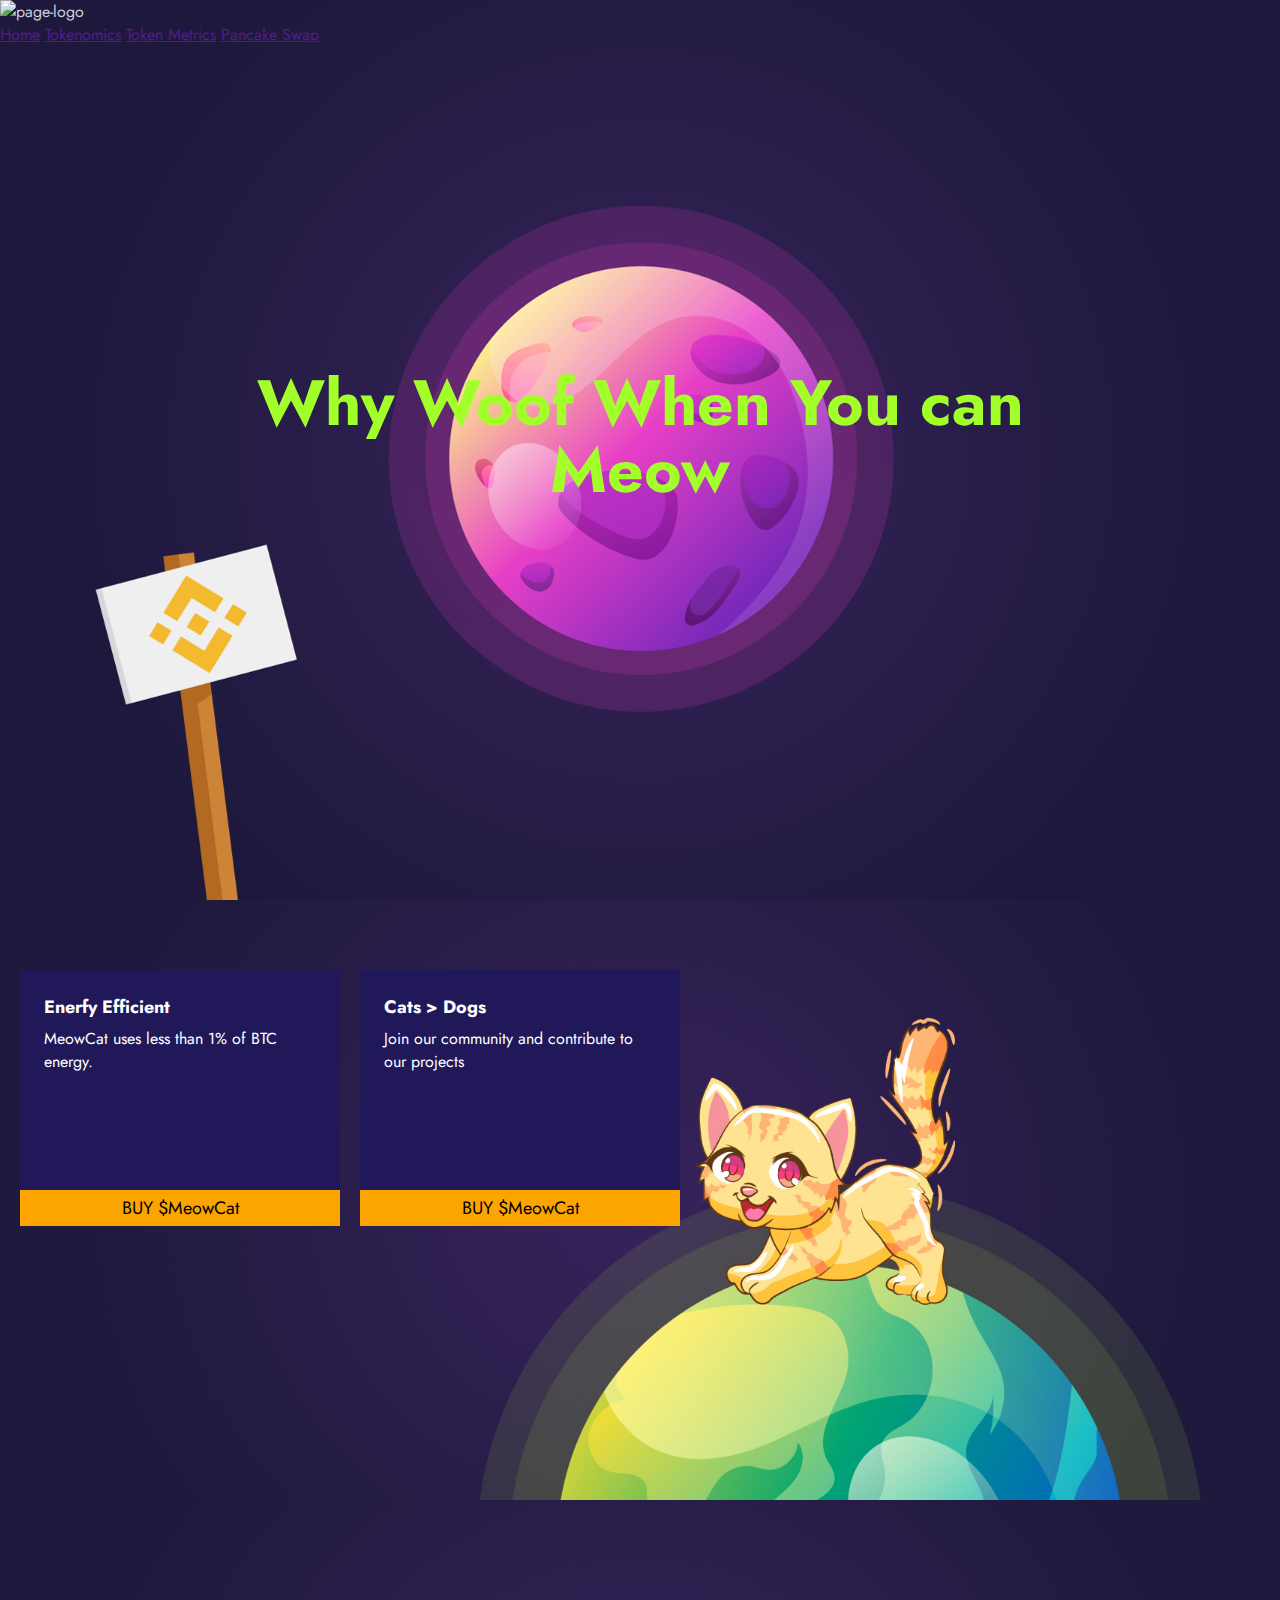
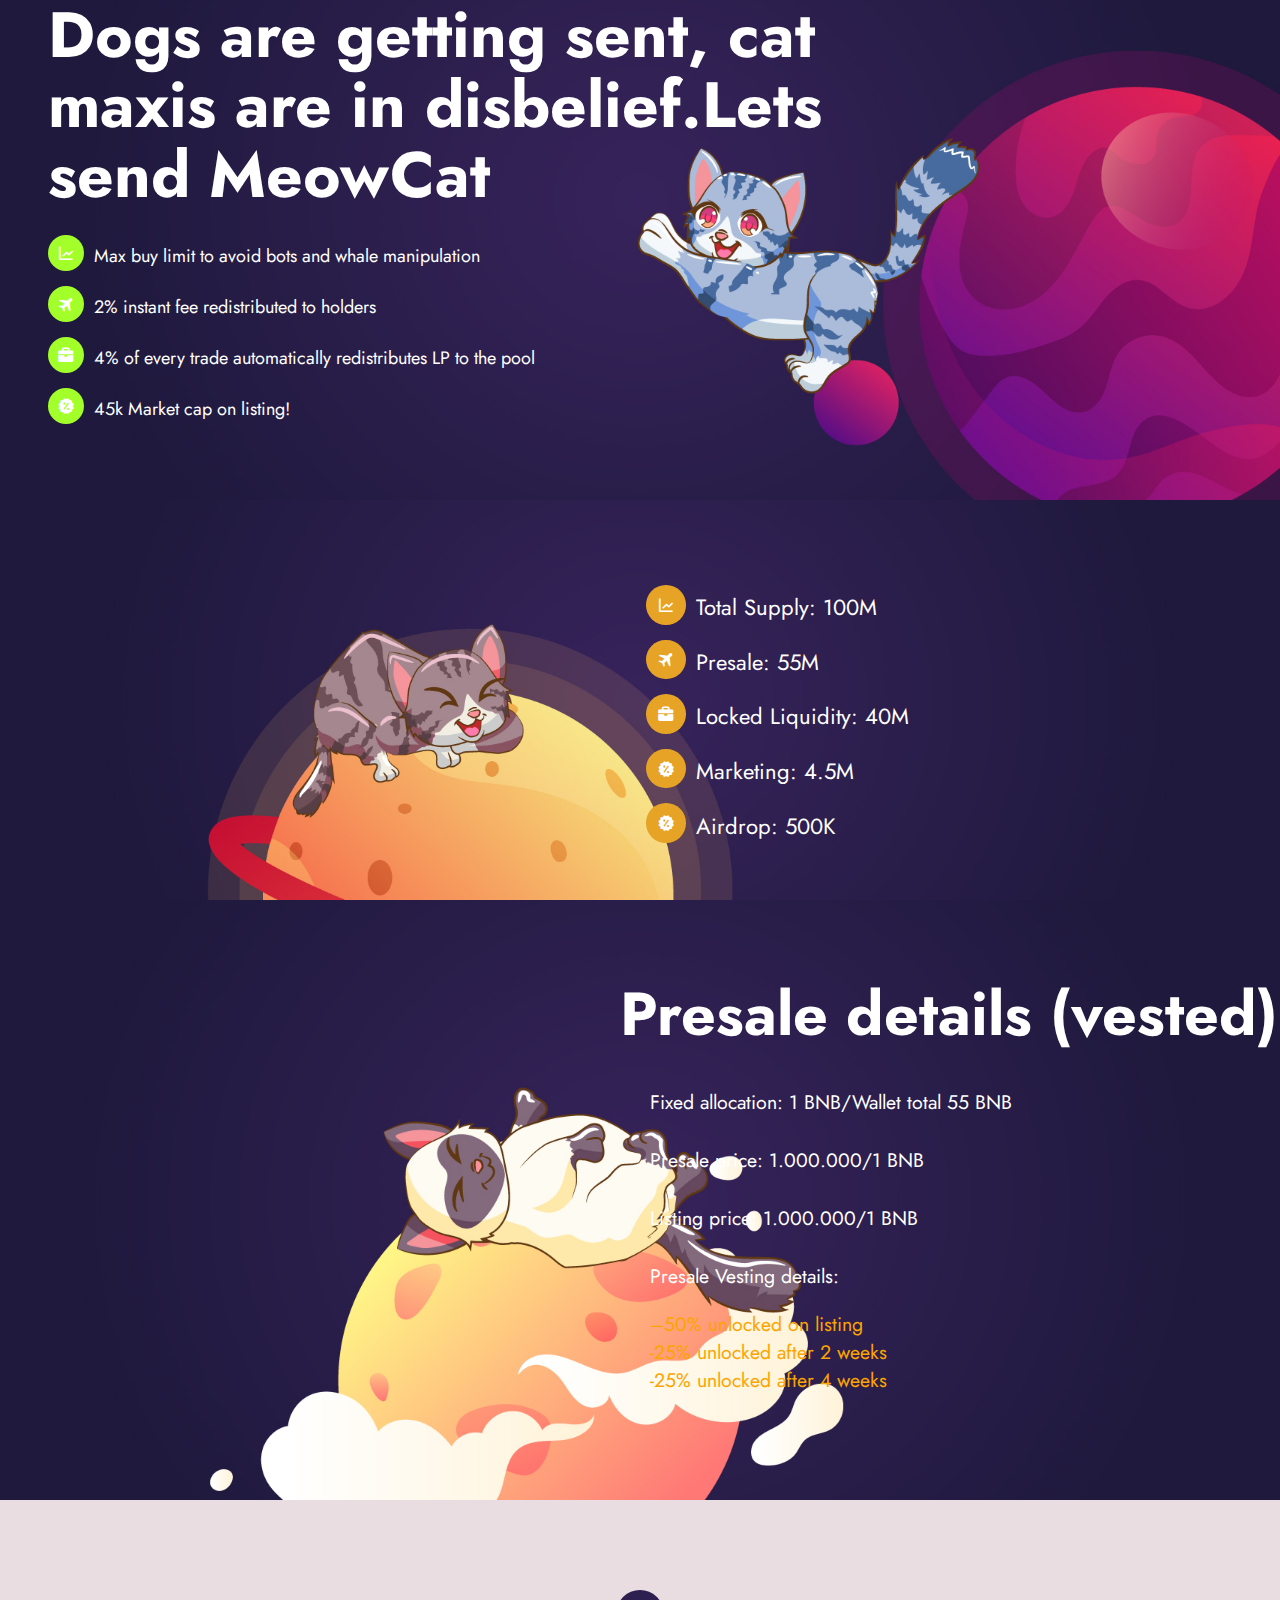
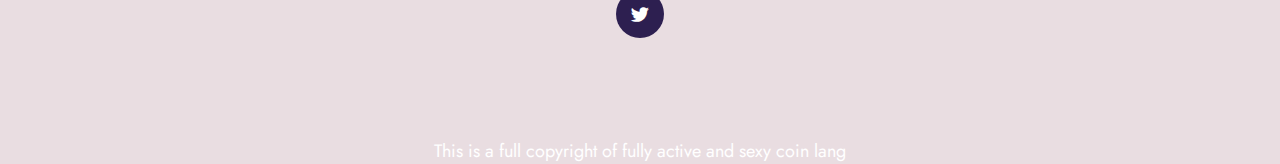
==== index.html @ eb6fcb76 "first push" ====
<!DOCTYPE html>
<html lang="en">
<head>
    <meta charset="UTF-8">
    <meta http-equiv="X-UA-Compatible" content="IE=edge">
    <meta name="viewport" content="width=device-width, initial-scale=1.0">
    <link href='https://unpkg.com/boxicons@2.0.9/css/boxicons.min.css' rel='stylesheet'>
    <link rel="stylesheet" href="css/index.css">
    <title>Document</title>
</head>
<body>
        <div class="banner">
            <nav class="container">
                <div class="logo">
                    <img src="" alt="page-logo">
                </div>

                <div>
                    <a href="">Home</a>
                    <a href="">Tokenomics</a>
                    <a href="">Token Metrics</a>
                    <a href="">Pancake Swap</a>
                </div>
            </nav>


            <div class="intro">
                <h1>Why Woof When You can Meow</h1>
            </div>
        </div>
    <div class="container">

        <!-- how we habdle your coins  -->
        <section class="efficient-usage">
            <div class="usage-container">
            <div class="card-container">
                <div class="card">
                    <h6>Enerfy Efficient</h6>
                    <p>MeowCat uses less than 1% of BTC energy.</p>
                    <div class="label">BUY $MeowCat</div>
                </div>

                <div class="card">
                    <h6>Cats > Dogs</h6>
                    <p>Join our community and contribute to our projects</p>
                    <div class="label">BUY $MeowCat</div>
                </div>
            </div>
            </div>
        </section>

        <!-- how you can buy -->
        <section class="sales">
        <div class="sales-container">
            <div class="sales-content">
                <h1>Dogs are getting sent, cat maxis are in disbelief.Lets send MeowCat</h1>

                <div class="sales-details">
                    <ul>
                        <li>
                            <div class="sale-icon"><i class='bx bx-line-chart'></i></div>
                            Max buy limit to avoid bots and whale manipulation</li>
                        <li>
                            <div class="sale-icon"><i class='bx bxs-plane-alt'></i></div>
                            2% instant fee redistributed to holders</li>
                        <li>
                            <div class="sale-icon"><i class='bx bxs-briefcase'></i></div>
                            4% of every trade automatically redistributes LP to the pool</li>
                        <li>
                            <div class="sale-icon"><i class='bx bxs-offer'></i></div>
                            45k Market cap on listing!</li>
                    </ul>
                </div>
            </div>
        </div>
        </section>

        <!-- acheivements over the years -->
        <section class="what-we-do">
            <div class="what-we-do-container">
                <ul class="activities-content">
                    <li>
                        <div class="action-icon"><i class='bx bx-line-chart'></i></div>
                        Total Supply: 100M</li>
                    <li>
                        <div class="action-icon"><i class='bx bxs-plane-alt'></i></div>
                        Presale: 55M</li>
                    <li>
                        <div class="action-icon"><i class='bx bxs-briefcase'></i></div>
                        Locked Liquidity: 40M</li>
                    <li>
                        <div class="action-icon"><i class='bx bxs-offer'></i></div>
                        Marketing: 4.5M</li>

                        <li>
                            <div class="action-icon"><i class='bx bxs-offer'></i></div>
                            Airdrop: 500K</li>
                </ul>
            </div>
        </section>

         <!-- presale details -->
        <section class="presale-details">
            <div class="presale-container">

                <ul class="presale-content">
                    <h1>Presale details (vested)</h1>
                    <li>Fixed allocation: 1 BNB/Wallet total 55 BNB</li>
                    <li>Presale price: 1.000.000/1 BNB</li>
                    <li>Listing price: 1.000.000/1 BNB</li>
                    <li>Presale Vesting details:</li>
                    <div class="new-list">
                        <li>–50% unlocked on listing</li>
                        <li>-25% unlocked after 2 weeks</li>
                        <li>-25% unlocked after 4 weeks</li>
                    </div>
                </ul>

            </div>
        </section>

        <footer>
            <div class="footer-icon">
                <i class='bx bxl-twitter'></i>
            </div>

            <p>This is a full copyright of fully active and sexy coin lang</p>

            <div class="footer-overlay"></div>
        </footer>
    </div>

</body>
</html>
---- css/index.css ----
@import url('https://fonts.googleapis.com/css2?family=Jost&display=swap');

*{
    margin: 0;
    padding: 0;
    box-sizing: border-box;
}
body{
    background: #E9DDE1;   
    font-family: 'Jost', sans-serif;
    color: #C8CCDB;
    overflow-x: hidden;
}
html{
    scroll-behavior: smooth;
}

/* helpful tools framework */
@media (min-width: 1400px) {
    .container {
        width: 1350px;
        margin-right: auto;
        margin-left: auto;
    }
}
button{
    background: #A3FF2A;   
    border: none;
    padding: 1em 2em;
    outline: none;

}
ul>li{
    list-style-type: none;
}


.banner{
    background-image: url(../img/planet-backgroundnew.png);
    width: 100%;
    height: 100vh;
    background-size: cover;
    background-position: center;
}
nav{
    width: 90%;
}
.intro{
    position: absolute;
    z-index: 1;
    color: #A3FF2A;
    top: 50%;
    height: 50rem;
    left: 50%;
    margin-top: -5em;
    margin-left: -25rem;
    display: block;
    width: 50rem;
    text-align: center;
}
.intro h1{
    font-size: 4rem;
    font-style: normal;
    margin-bottom: 20px;
    font-weight: bold;
    text-align: center;
    line-height: 1.05em;
}


.efficient-usage{
    background: #2D1F50;
}
.usage-container{
    background-image: url(../img//slidenewtoday.jpg);
    height: 600px;
    width: 100%;
    background-position: center;
    background-size: cover;
}
.card-container{
    display: flex;
}
.card{
    padding: 1.5em;
    background: #201859;
    width: fit-content;
    height: 16em;
    color: #fff; 
    width:20em;   
    margin-left: 20px;
    position: relative;
    overflow: hidden;
    margin-top: 70px;
}
.card p{
    margin-bottom: 20px;
}
.card h6{
    margin-bottom: 7px;
    font-size: 18px;
}
.card .label{
    width: 100%;
    position: absolute;
    background-color: #FCA400;
    bottom: 0;
    left: 0;
    font-size: 18px;
    text-align: center;
    color: #000;
    padding: 5px;
}


.what-we-do-container{
    background-image: url(../img/finalcatback.jpg);
    height: 400px;
    width: 100%;
    color: #fff;
    background-position: center;
    background-size: cover;
}
.activities-content{
    display: grid;
    justify-content: flex-end;
    flex-direction: column;
    align-items: center;
    padding-top: 70px;
    width: 71%;
}
.activities-content li{
    font-size: 22px;
    margin-top: 20px;
    display: flex;
    align-items: center;
}
.action-icon{
    padding: .9em;
    width: 4px;
    height: 4px;
    display: flex;
    justify-content: center;
    align-items: center;
    margin-top: -5px;
    margin-right: 10px;
    border-radius: 50%;
    background: rgb(230, 163, 38);
}
.action-icon i{
    font-size: 18px;
}


.sales-container{
    background-image: url(../img/marscat.jpg);
    height: 600px;
    width: 100%;
    color: #fff;
    background-position: center;
    background-size: cover;
    position: relative;
}
.sales-content{
    padding: 3em;
    display: block;
    padding-top: 100px;
    height: 100%;
    width: 70%;
}
.sales-content h1{
    font-size: 4em;
    line-height: 70px;
}
.sales-details{
    margin-top: 30px;
}
.sales-details ul li{
    font-size: 18px;
    margin-top: 20px;
    display: flex;
    /* justify-content: center; */
    align-items: center;
}
.sale-icon{
    padding: 1em;
    width: 4px;
    height: 4px;
    display: flex;
    justify-content: center;
    align-items: center;
    margin-top: -5px;
    margin-right: 10px;
    border-radius: 50%;
    background: #A3FF2A;
}



/* pre sales styling goes here  */
.presale-container{
    background-image: url(../img/Untitled-1cat.jpg);
    height: 600px;
    width: 100%;
    color: #fff;
    background-position: center;
    background-size: cover;
    position: relative;
}
.presale-content{
    display: grid;
    justify-content: flex-end;
    flex-direction: column;
    align-items: center;
    padding-top: 70px;
    width: 92%;
    overflow: hidden;
    margin-left: 100px;
}
.presale-content h1{
    font-size: 3.8em;
}
.presale-content li{
    margin-top: 30px;
    margin-left: 30px;
    font-size: 19.5px;
}
.new-list{
    margin-top: 20px;
}
.new-list li{
    color: #FCA400;
    list-style-type: none;
    margin-top: 0;
}
/* footer styles foes here  */
footer{
    width: 100%;
    display: flex;
    justify-content: center;
    align-items: center;
    flex-direction: column;
    /* margin-top: 60px; */
    background-image: url(../img/610d9fe9e53d9937db3d1339_Main_Page_Ill.png);
    position: absolute;
    min-height: 200px; 
    background-attachment: fixed;
    background-position: center;
    background-repeat: no-repeat;
    background-size: cover;
}
.footer-icon{
    margin-top: 90px;
    display: flex;
    justify-content: center;
    align-items: center;
    background: #2D1F50;
    padding: 1.5em;
    width: 4px;
    border-radius: 50%;
    height: 4px;
}
.footer-icon i{
    font-size: 22px !important;
    color: #fff !important;
}

footer p{
    color: #fff;
    margin-top: 100px;
    font-size: 18px;
}



/* media queries  */
@media screen and (max-width: 600px){
    .intro h1{
        font-size: 2rem;
        margin-bottom: 20px;
        font-weight: bold;
        text-align: center;
        line-break: strict;
        line-height: 1.05em;
    }
    .usage-container{
        height: 700px;
        width: 100%;
    }
    .efficient-usage{
        background: #2D1F50;
    }
    .card-container{
        display: grid;
        width: 100%;
        place-items: center !important;
    }
    .card{
        padding: 1.5em;
        width: 90% !important;
        height: 16em;
        color: #fff;
        position: relative;
        overflow: hidden;
    }
    .card .label{
        width: 100%;
        position: absolute;
        background-color: #FCA400;
        bottom: 0;
        left: 0;
        font-size: 18px;
        text-align: center;
        color: #000;
        padding: 5px;
    }
    .what-we-do-container{
        height: 550px;
    }
    .activities-content{
        display: grid;
        justify-content: flex-end;
        flex-direction: column;
        align-items: center;
        padding-top: 70px;
        width: 85%;
    }
    .activities-content li{
        font-size: 22px;
        margin-top: 20px;
        display: flex;
        align-items: center;
    }
    .action-icon{
        padding: .9em;
        width: 4px;
        height: 4px;
        display: flex;
        justify-content: center;
        align-items: center;
        margin-top: -5px;
        margin-right: 10px;
        border-radius: 50%;
        background: rgb(230, 163, 38);
    }
    .action-icon i{
        font-size: 18px;
    }.sales-container{
        background-image: url(../img/marscat.jpg);
        height: 600px;
        width: 100%;
        color: #fff;
        background-position: center;
        background-size: cover;
        position: relative;
    }
    .sales-content{
        padding: 3em;
        display: block;
        padding-top: 100px;
        height: 100%;
        width: 70%;
    }
    .sales-content h1{
        font-size: 2em;
        line-height: 40px;
    }
    .sales-details{
        margin-top: 50px;
    }
    /* pre sales styling goes here  */
    .presale-container{
        height: 600px;
    }
    .presale-content{
        display: grid;
        justify-content: flex-end;
        flex-direction: column;
        align-items: center;
        padding-top: 70px;
        width: 80%;
        overflow: hidden;
        margin-left: 100px;
    }
    .presale-content h1{
        font-size: 2em;
        margin-left: 30px;
    }
    .presale-content li{
        margin-top: 30px;
        margin-left: 30px;
        font-size: 19.5px;
    }
}
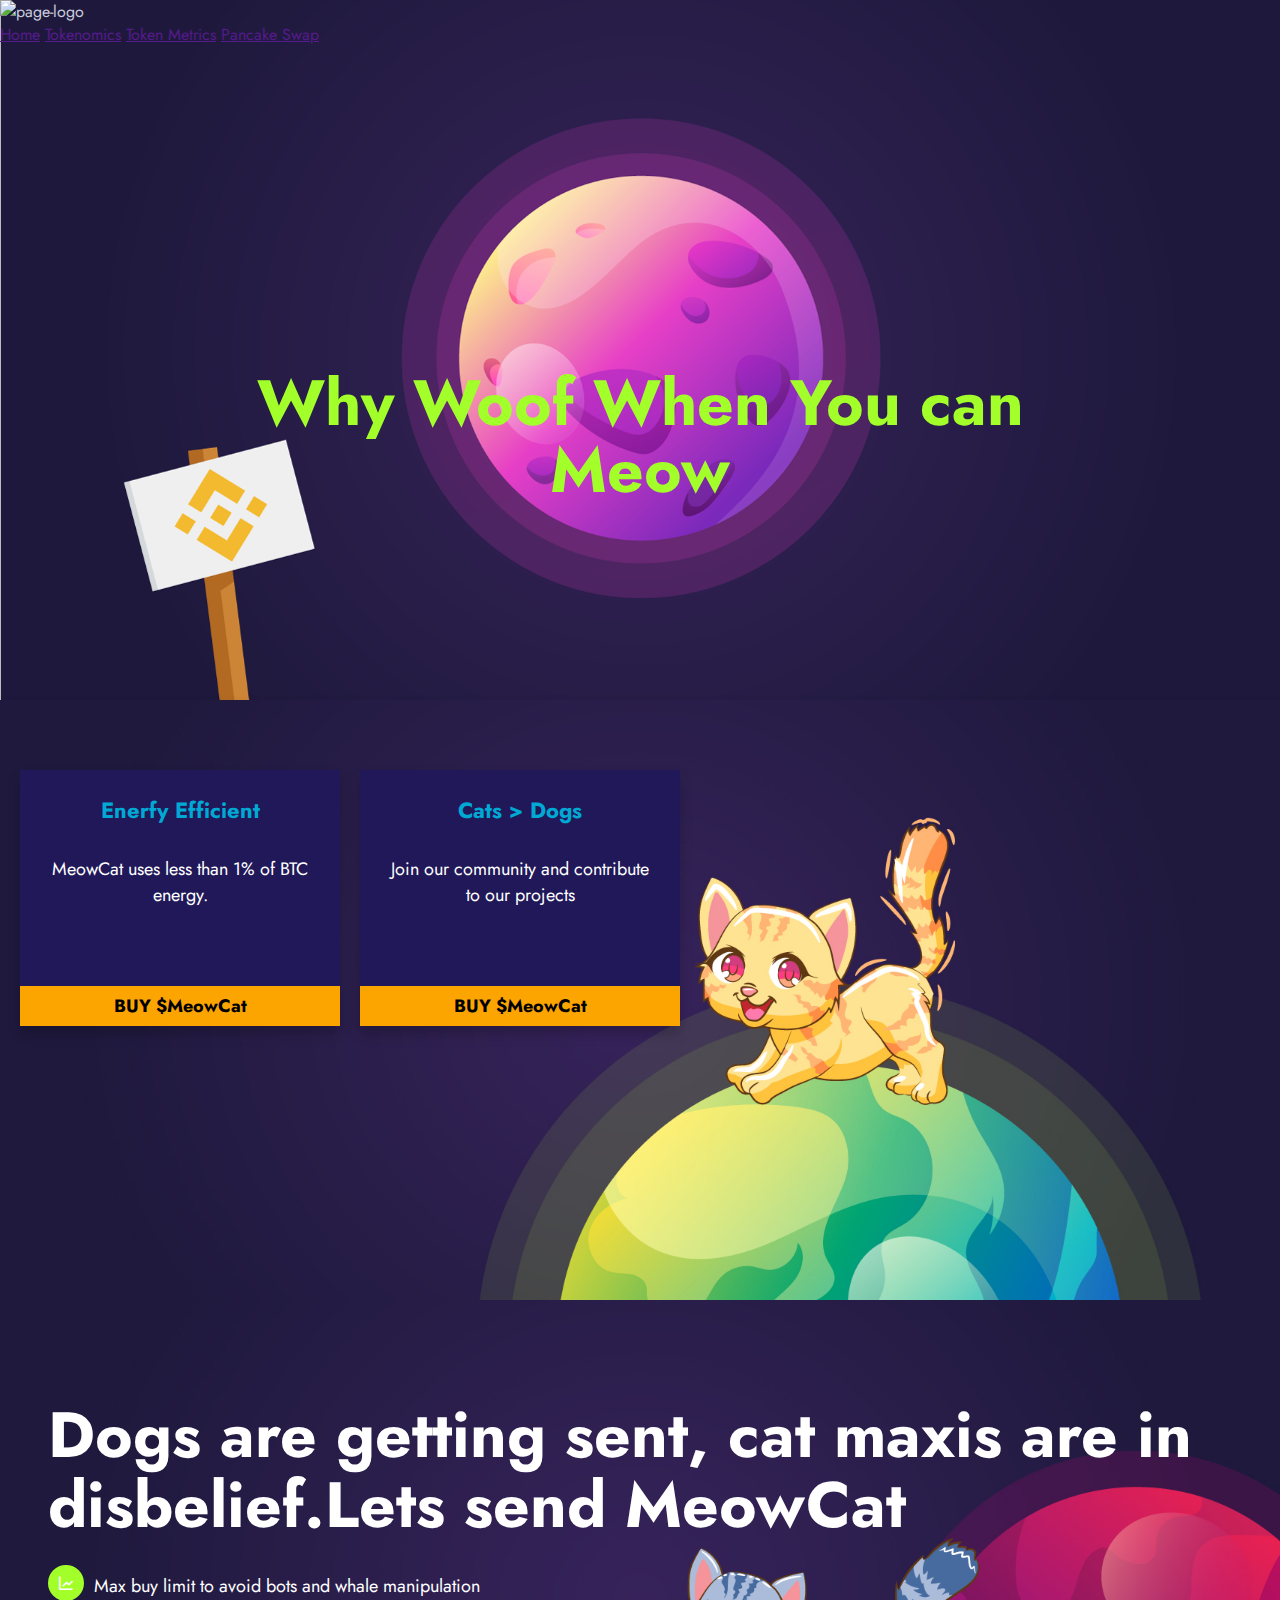
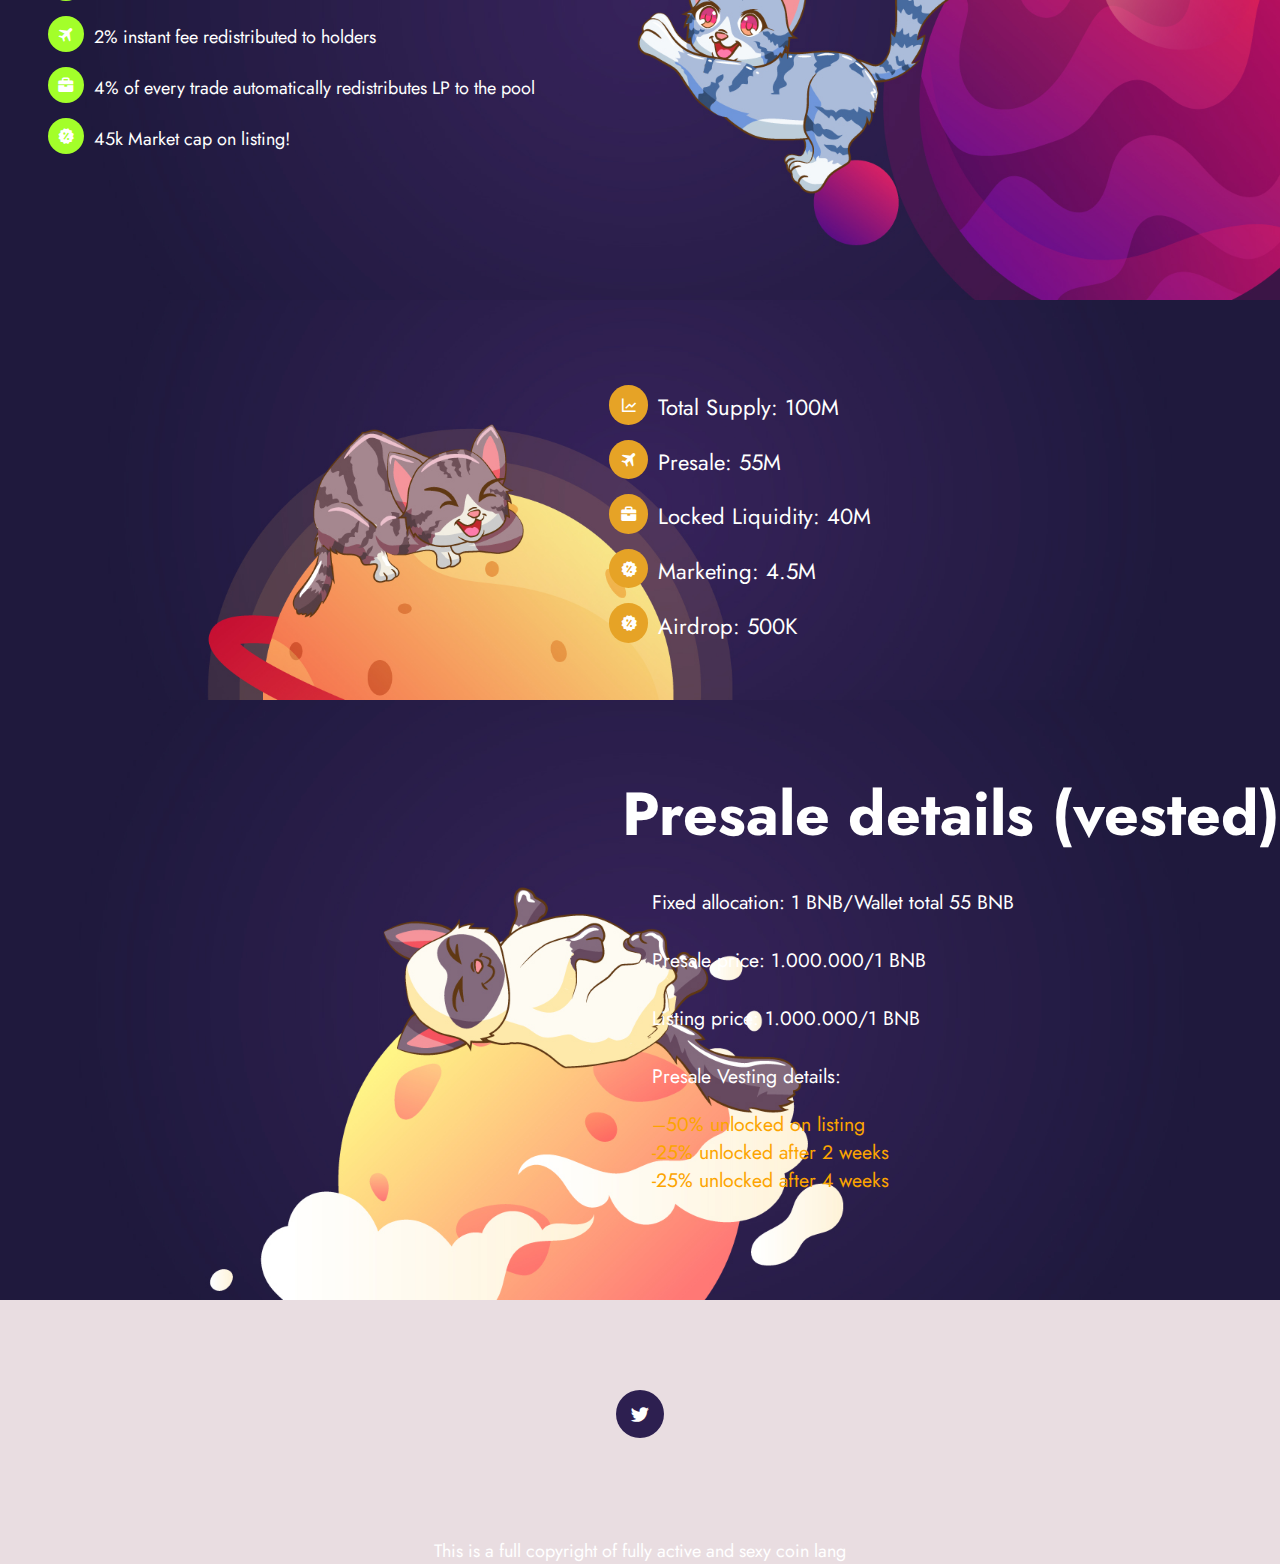
==== commit d9d28e05: "responsive" ====
--- a/index.html
+++ b/index.html
@@ -40,7 +40,7 @@
                     <div class="label">BUY $MeowCat</div>
                 </div>
 
-                <div class="card">
+                <div class="card two">
                     <h6>Cats > Dogs</h6>
                     <p>Join our community and contribute to our projects</p>
                     <div class="label">BUY $MeowCat</div>
@@ -125,9 +125,8 @@
             </div>
 
             <p>This is a full copyright of fully active and sexy coin lang</p>
+        </footer>
 
-            <div class="footer-overlay"></div>
-        </footer>
     </div>
 
 </body>
--- a/css/index.css
+++ b/css/index.css
@@ -38,7 +38,7 @@
 .banner{
     background-image: url(../img/planet-backgroundnew.png);
     width: 100%;
-    height: 100vh;
+    height: 700px;
     background-size: cover;
     background-position: center;
 }
@@ -51,10 +51,10 @@
     color: #A3FF2A;
     top: 50%;
     height: 50rem;
-    left: 50%;
     margin-top: -5em;
     margin-left: -25rem;
     display: block;
+    left: 50%;
     width: 50rem;
     text-align: center;
 }
@@ -63,13 +63,14 @@
     font-style: normal;
     margin-bottom: 20px;
     font-weight: bold;
-    text-align: center;
+    text-align: center !important;
     line-height: 1.05em;
 }
 
 
 .efficient-usage{
     background: #2D1F50;
+    box-shadow: 0 8px 12px 0 rgba(0,0,0,0.2);
 }
 .usage-container{
     background-image: url(../img//slidenewtoday.jpg);
@@ -92,13 +93,19 @@
     position: relative;
     overflow: hidden;
     margin-top: 70px;
+    box-shadow: 0 8px 12px 0 rgba(0,0,0,0.2);
 }
 .card p{
     margin-bottom: 20px;
+    margin-top: 30px;
+    text-align: center;
+    font-size: 18px;
 }
 .card h6{
     margin-bottom: 7px;
-    font-size: 18px;
+    font-size: 22px;
+    text-align: center;
+    color: rgb(0, 169, 211);
 }
 .card .label{
     width: 100%;
@@ -109,7 +116,8 @@
     font-size: 18px;
     text-align: center;
     color: #000;
-    padding: 5px;
+    padding: 7px 5px;
+    font-weight: bold;
 }
 
 
@@ -123,11 +131,11 @@
 }
 .activities-content{
     display: grid;
-    justify-content: flex-end;
+    justify-content:  center;
+    margin-left:200px;
     flex-direction: column;
     align-items: center;
     padding-top: 70px;
-    width: 71%;
 }
 .activities-content li{
     font-size: 22px;
@@ -166,7 +174,6 @@
     display: block;
     padding-top: 100px;
     height: 100%;
-    width: 70%;
 }
 .sales-content h1{
     font-size: 4em;
@@ -213,8 +220,6 @@
     flex-direction: column;
     align-items: center;
     padding-top: 70px;
-    width: 92%;
-    overflow: hidden;
     margin-left: 100px;
 }
 .presale-content h1{
@@ -240,7 +245,7 @@
     justify-content: center;
     align-items: center;
     flex-direction: column;
-    /* margin-top: 60px; */
+    /* visibility: hidden; */
     background-image: url(../img/610d9fe9e53d9937db3d1339_Main_Page_Ill.png);
     position: absolute;
     min-height: 200px; 
@@ -274,7 +279,20 @@
 
 
 /* media queries  */
-@media screen and (max-width: 600px){
+@media screen and (max-width: 700px){
+    .intro{
+        position: absolute;
+        z-index: 1;
+        color: #A3FF2A;
+        top: 50%;
+        left: 0px;
+        height: 0rem;
+        margin-top: -5em;
+        margin-left: 0rem;
+        display: block;
+        width: 25rem;
+        text-align: center;
+    }
     .intro h1{
         font-size: 2rem;
         margin-bottom: 20px;
@@ -283,16 +301,15 @@
         line-break: strict;
         line-height: 1.05em;
     }
-    .usage-container{
-        height: 700px;
-        width: 100%;
-    }
     .efficient-usage{
         background: #2D1F50;
     }
+    .usage-container{
+        height: fit-content;
+        padding-bottom: 4em;
+    }
     .card-container{
         display: grid;
-        width: 100%;
         place-items: center !important;
     }
     .card{
@@ -302,6 +319,9 @@
         color: #fff;
         position: relative;
         overflow: hidden;
+    }
+    .two{
+        margin-top: 40px;
     }
     .card .label{
         width: 100%;
@@ -314,16 +334,13 @@
         color: #000;
         padding: 5px;
     }
-    .what-we-do-container{
-        height: 550px;
-    }
     .activities-content{
         display: grid;
-        justify-content: flex-end;
+        justify-content: center;
         flex-direction: column;
         align-items: center;
         padding-top: 70px;
-        width: 85%;
+        margin-left: 10px;
     }
     .activities-content li{
         font-size: 22px;
@@ -331,27 +348,14 @@
         display: flex;
         align-items: center;
     }
-    .action-icon{
-        padding: .9em;
-        width: 4px;
-        height: 4px;
-        display: flex;
-        justify-content: center;
-        align-items: center;
-        margin-top: -5px;
-        margin-right: 10px;
-        border-radius: 50%;
-        background: rgb(230, 163, 38);
-    }
     .action-icon i{
         font-size: 18px;
-    }.sales-container{
+    }
+    .sales-container{
         background-image: url(../img/marscat.jpg);
-        height: 600px;
+        height: fit-content;
         width: 100%;
         color: #fff;
-        background-position: center;
-        background-size: cover;
         position: relative;
     }
     .sales-content{
@@ -378,9 +382,8 @@
         flex-direction: column;
         align-items: center;
         padding-top: 70px;
-        width: 80%;
         overflow: hidden;
-        margin-left: 100px;
+        /* margin-left: 100px; */
     }
     .presale-content h1{
         font-size: 2em;
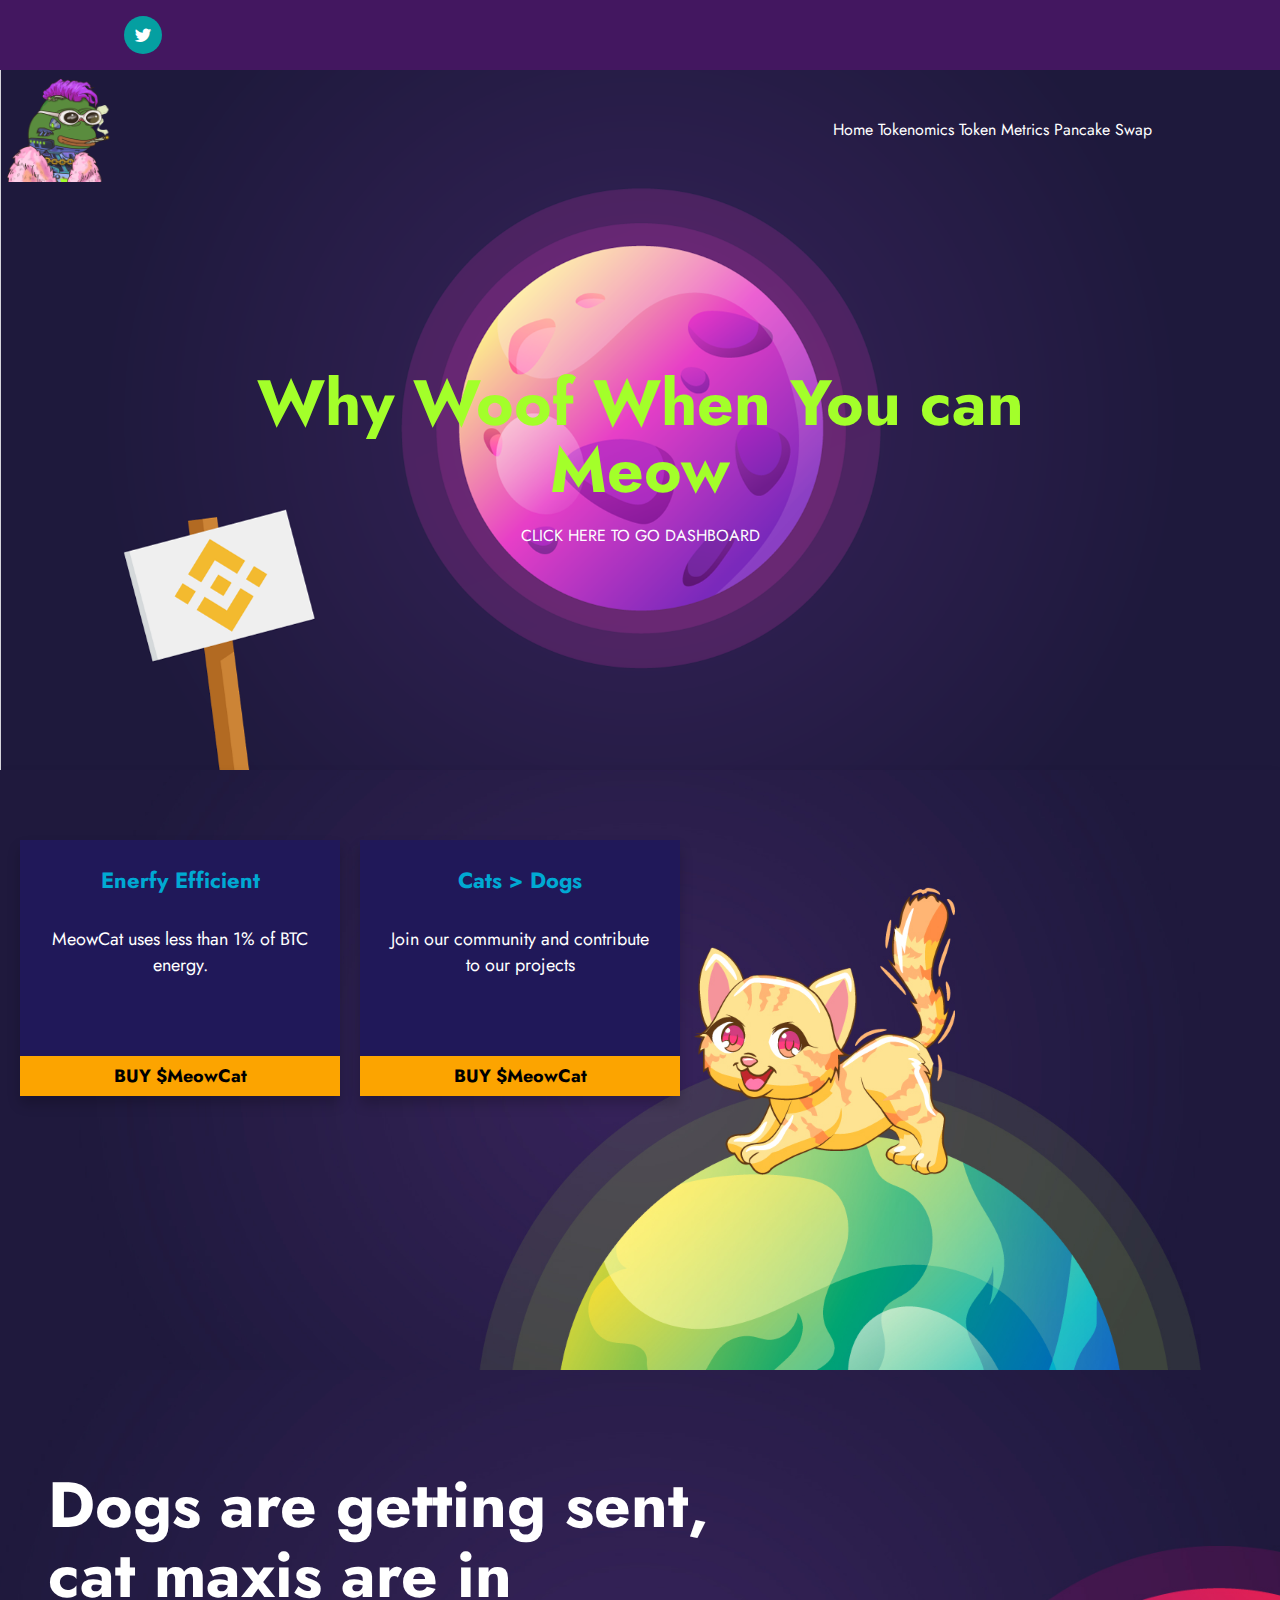
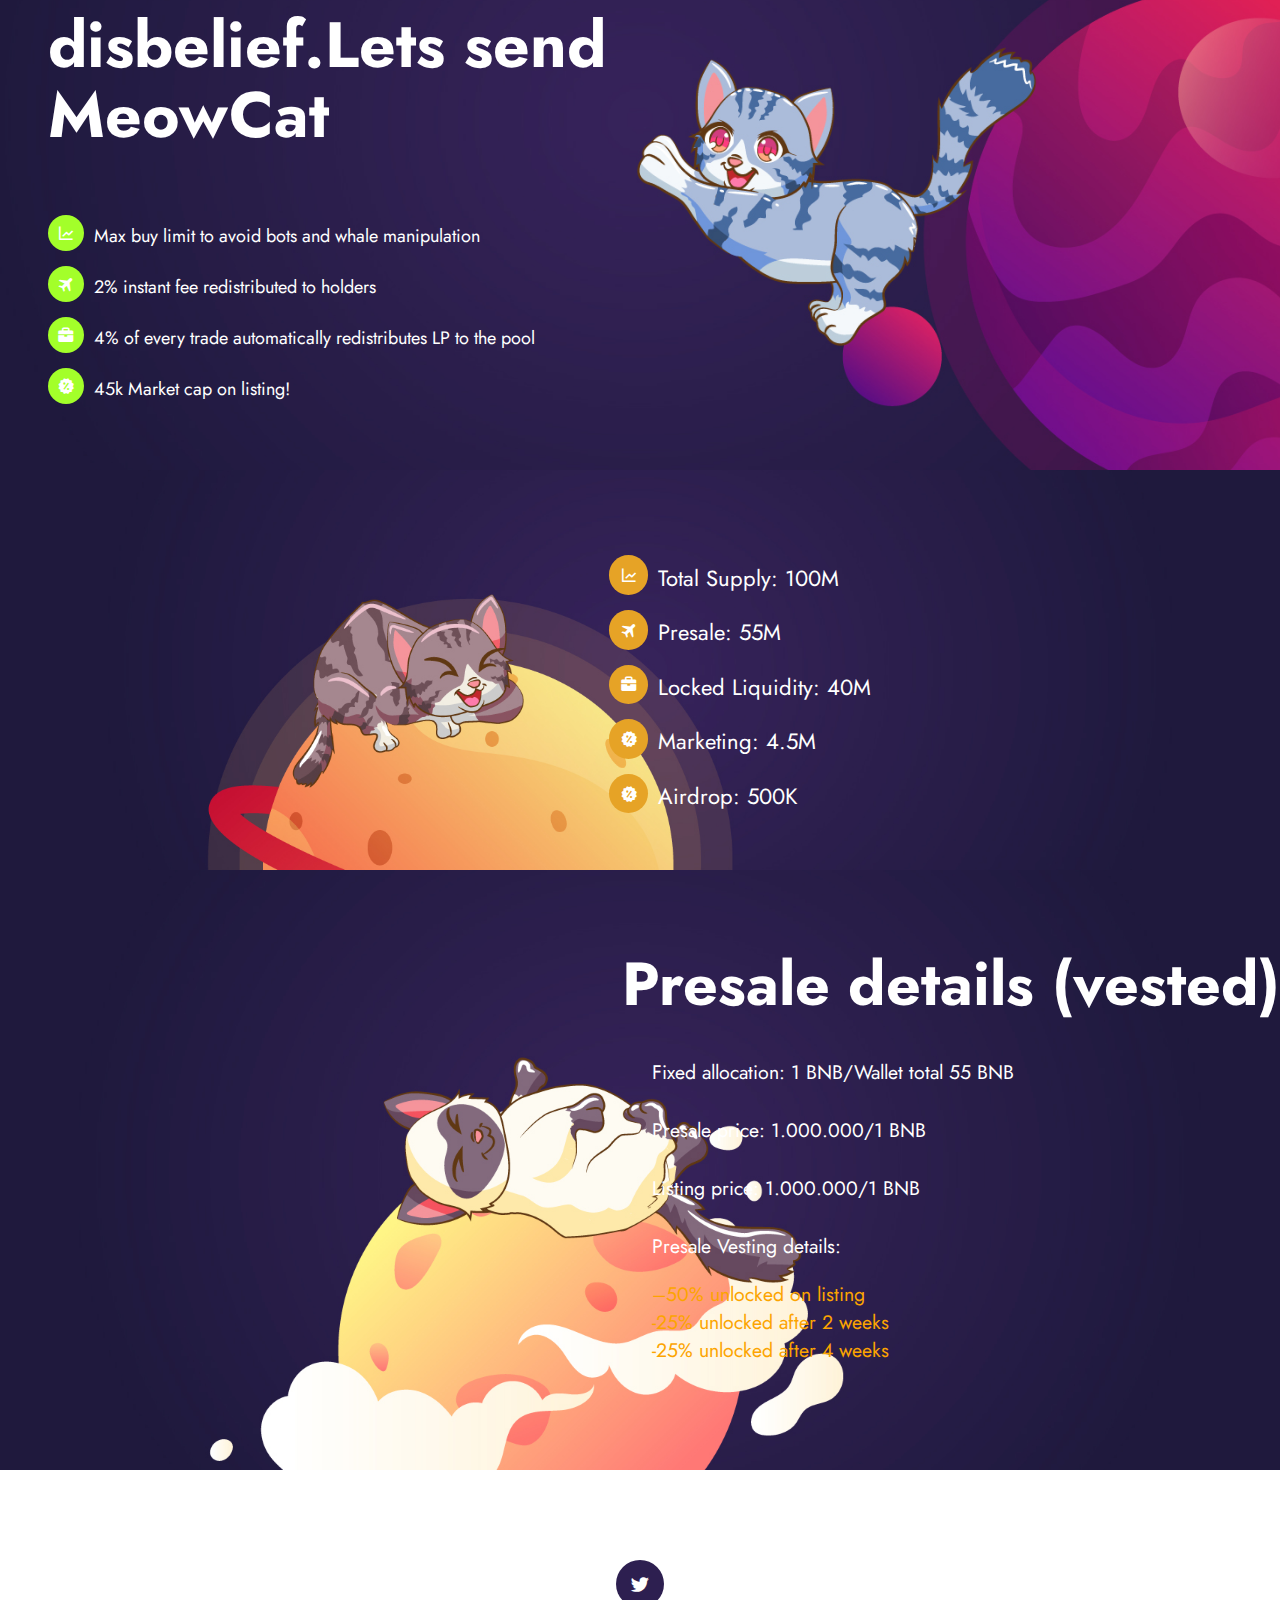
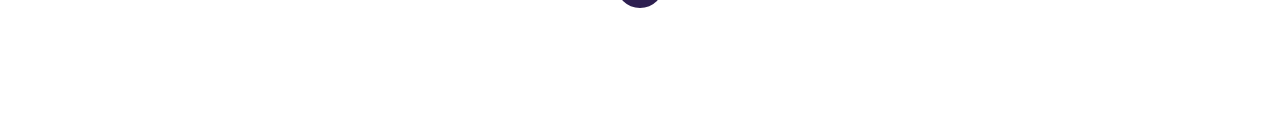
==== commit 9e4056e8: "new styles" ====
--- a/index.html
+++ b/index.html
@@ -9,23 +9,32 @@
     <title>Document</title>
 </head>
 <body>
+    <!-- twitter nav bar  -->
+    <div class="twitter-link">
+        <div class="nav-icon">
+            <i class='bx bxl-twitter'></i>
+        </div>
+    </div>
+
+    <!-- banner  -->
         <div class="banner">
             <nav class="container">
                 <div class="logo">
-                    <img src="" alt="page-logo">
+                    <img class="" src="img/ava2-know-us.png" alt="page-logo">
                 </div>
 
                 <div>
                     <a href="">Home</a>
                     <a href="">Tokenomics</a>
                     <a href="">Token Metrics</a>
-                    <a href="">Pancake Swap</a>
+                    <a href="dashboard.html">Pancake Swap</a>
                 </div>
             </nav>
 
 
             <div class="intro">
                 <h1>Why Woof When You can Meow</h1>
+                <a href="dashboard.html">CLICK HERE TO GO DASHBOARD</a>
             </div>
         </div>
     <div class="container">
--- a/css/index.css
+++ b/css/index.css
@@ -6,7 +6,6 @@
     box-sizing: border-box;
 }
 body{
-    background: #E9DDE1;   
     font-family: 'Jost', sans-serif;
     color: #C8CCDB;
     overflow-x: hidden;
@@ -14,6 +13,12 @@
 html{
     scroll-behavior: smooth;
 }
+a{
+    text-decoration: none;
+    color: #fff;
+}
+
+
 
 /* helpful tools framework */
 @media (min-width: 1400px) {
@@ -35,6 +40,30 @@
 }
 
 
+
+.twitter-link{
+    background: #431760;
+    padding: 1em 1.5em;
+    margin: 0;
+    display: flex;
+    justify-content: flex-start;
+}
+.nav-icon{
+    background: rgb(5, 159, 161);
+    padding: 1.2em;
+    border-radius: 50%;
+    display: flex;
+    justify-content: center;
+    margin-left: 100px;
+    align-items: center;
+    width: 10px;
+    height: 10px;
+}
+.nav-icon i{
+    font-size: 20px;
+    color: #fff;
+}
+
 .banner{
     background-image: url(../img/planet-backgroundnew.png);
     width: 100%;
@@ -44,6 +73,9 @@
 }
 nav{
     width: 90%;
+    display: flex;
+    justify-content: space-between;
+    align-items: center !important;
 }
 .intro{
     position: absolute;
@@ -66,7 +98,10 @@
     text-align: center !important;
     line-height: 1.05em;
 }
-
+.logo img{
+    width: 7em;
+    height: 7em;
+}
 
 .efficient-usage{
     background: #2D1F50;
@@ -162,7 +197,7 @@
 
 .sales-container{
     background-image: url(../img/marscat.jpg);
-    height: 600px;
+    height: 700px;
     width: 100%;
     color: #fff;
     background-position: center;
@@ -173,6 +208,8 @@
     padding: 3em;
     display: block;
     padding-top: 100px;
+    padding-bottom: 50px;
+    width: 62%;
     height: 100%;
 }
 .sales-content h1{
@@ -180,13 +217,12 @@
     line-height: 70px;
 }
 .sales-details{
-    margin-top: 30px;
+    margin-top: 70px;
 }
 .sales-details ul li{
     font-size: 18px;
     margin-top: 20px;
     display: flex;
-    /* justify-content: center; */
     align-items: center;
 }
 .sale-icon{
@@ -238,6 +274,8 @@
     list-style-type: none;
     margin-top: 0;
 }
+
+
 /* footer styles foes here  */
 footer{
     width: 100%;
@@ -269,40 +307,72 @@
     font-size: 22px !important;
     color: #fff !important;
 }
-
 footer p{
     color: #fff;
     margin-top: 100px;
     font-size: 18px;
 }
 
-
+                /* dashboard styles goes here */
+header{
+    display: block;
+    margin-top: 50px;
+    margin-left: 50px;
+    margin-bottom: 50px;
+    color: #000;
+}
+
+/* dashboard cards styles goes here  */
+.dashboard-container{
+    width: 100%;
+    display: grid;
+    place-items: center;
+    grid-template-columns: repeat(2, auto );
+    row-gap: 60px;
+    column-gap: -20em;
+    margin-bottom: 100px;
+}
+.dashboard-card{
+    width: 35em;
+    background: darkred;
+    height: 20em;
+    border-top-left-radius: 100px !important;
+    border-radius: .3em;
+    margin-bottom: 40px;
+    position: relative;
+    padding: 2em;
+}
+.dashboard-content{
+    position: absolute;
+}
+.dashboard-image img{
+    width: 10em !important;
+    height: 10em;
+    border-radius: 50%;
+    position: absolute;
+    bottom: -50px;
+    right: 0;
+}
 
 /* media queries  */
 @media screen and (max-width: 700px){
+    .twitter-link{
+        justify-content: center;
+    }
     .intro{
-        position: absolute;
-        z-index: 1;
-        color: #A3FF2A;
         top: 50%;
         left: 0px;
-        height: 0rem;
-        margin-top: -5em;
-        margin-left: 0rem;
         display: block;
-        width: 25rem;
+        margin: 0 auto;
+        width: 90%;
         text-align: center;
     }
     .intro h1{
-        font-size: 2rem;
-        margin-bottom: 20px;
+        font-size: 4rem;
+        margin-left: 50px;
         font-weight: bold;
         text-align: center;
-        line-break: strict;
         line-height: 1.05em;
-    }
-    .efficient-usage{
-        background: #2D1F50;
     }
     .usage-container{
         height: fit-content;
@@ -313,38 +383,22 @@
         place-items: center !important;
     }
     .card{
-        padding: 1.5em;
         width: 90% !important;
         height: 16em;
-        color: #fff;
-        position: relative;
-        overflow: hidden;
     }
     .two{
         margin-top: 40px;
     }
     .card .label{
-        width: 100%;
-        position: absolute;
-        background-color: #FCA400;
-        bottom: 0;
-        left: 0;
-        font-size: 18px;
-        text-align: center;
-        color: #000;
         padding: 5px;
     }
     .activities-content{
-        display: grid;
-        justify-content: center;
-        flex-direction: column;
-        align-items: center;
-        padding-top: 70px;
         margin-left: 10px;
     }
     .activities-content li{
         font-size: 22px;
         margin-top: 20px;
+        width: 90%;
         display: flex;
         align-items: center;
     }
@@ -359,39 +413,52 @@
         position: relative;
     }
     .sales-content{
-        padding: 3em;
+        padding-left: 1em;
         display: block;
+        margin: 0 auto;
+        align-items: center;
         padding-top: 100px;
-        height: 100%;
-        width: 70%;
+        padding-bottom: 100px;
+        width: 90%;
     }
     .sales-content h1{
-        font-size: 2em;
-        line-height: 40px;
+        font-size: 3.1em;
+        width: 100%;
+        line-height: 47px;
     }
     .sales-details{
         margin-top: 50px;
     }
     /* pre sales styling goes here  */
     .presale-container{
-        height: 600px;
+        height: 700px;
     }
     .presale-content{
-        display: grid;
-        justify-content: flex-end;
-        flex-direction: column;
-        align-items: center;
-        padding-top: 70px;
-        overflow: hidden;
-        /* margin-left: 100px; */
+        display: block;
+        margin: 0 auto;
+        width: 90%;
+        padding-top: 100px;
     }
     .presale-content h1{
-        font-size: 2em;
+        font-size: 3em;
         margin-left: 30px;
     }
     .presale-content li{
         margin-top: 30px;
         margin-left: 30px;
-        font-size: 19.5px;
+        font-size: 20px;
+    }
+
+    /* dashboard styles goes here  */
+    .dashboard-container{
+        width: 100%;
+        display: grid;
+        place-items: center;
+        grid-template-columns: auto;
+        row-gap: 40px;
+        margin-bottom: 100px;
+    }
+    .dashboard-card{
+        width: 90%;
     }
 }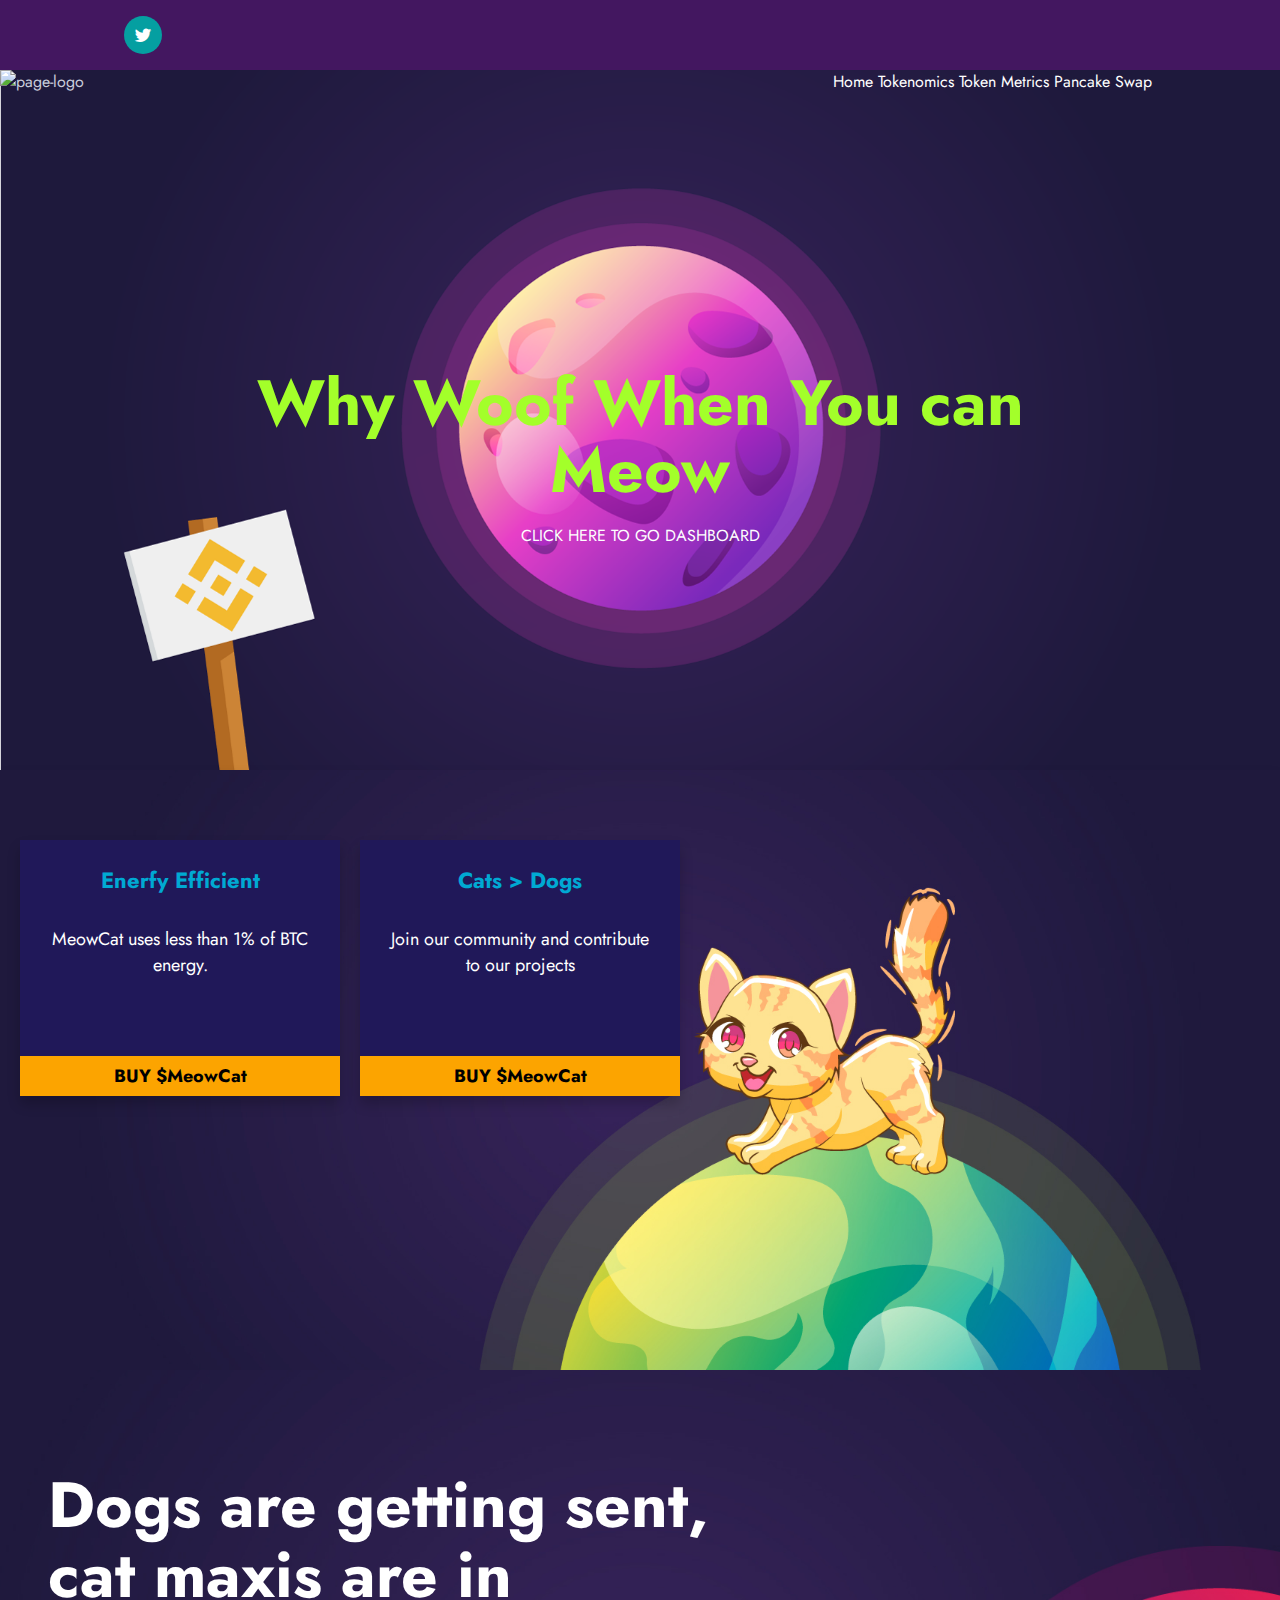
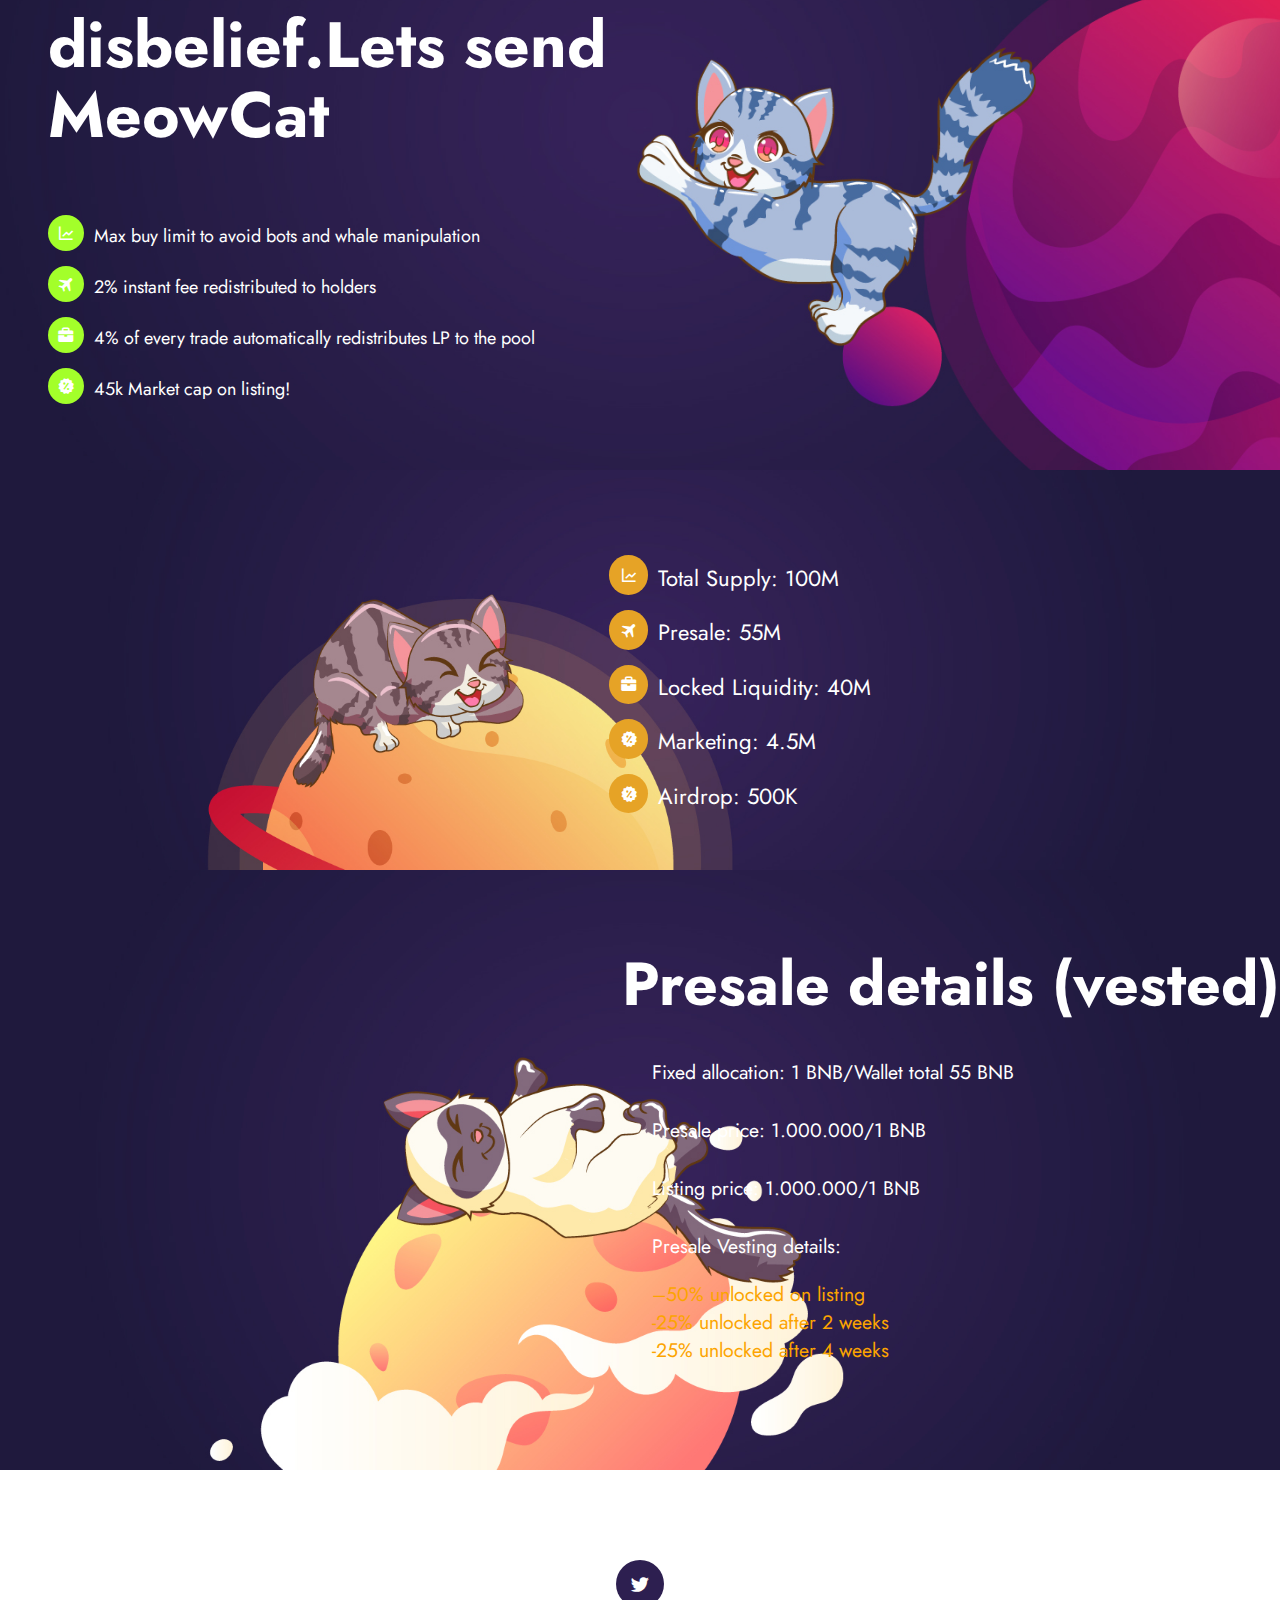
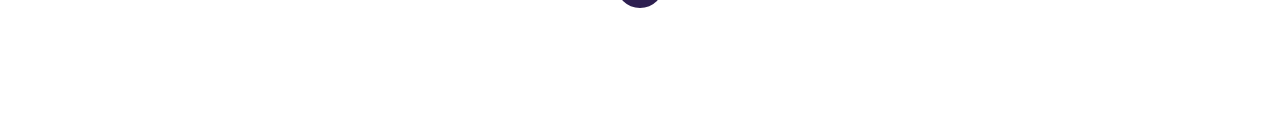
==== commit a19d5580: "logo added" ====
--- a/index.html
+++ b/index.html
@@ -20,7 +20,7 @@
         <div class="banner">
             <nav class="container">
                 <div class="logo">
-                    <img class="" src="img/ava2-know-us.png" alt="page-logo">
+                    <img class="" src="https://res.cloudinary.com/zalajobi/image/upload/v1628873709/SadFrog/Hero/sexy%20girls/header-logo_yjiwui.png" alt="page-logo">
                 </div>
 
                 <div>
--- a/css/index.css
+++ b/css/index.css
@@ -99,8 +99,8 @@
     line-height: 1.05em;
 }
 .logo img{
-    width: 7em;
-    height: 7em;
+    width: 100%;
+    height: 100%;
 }
 
 .efficient-usage{
